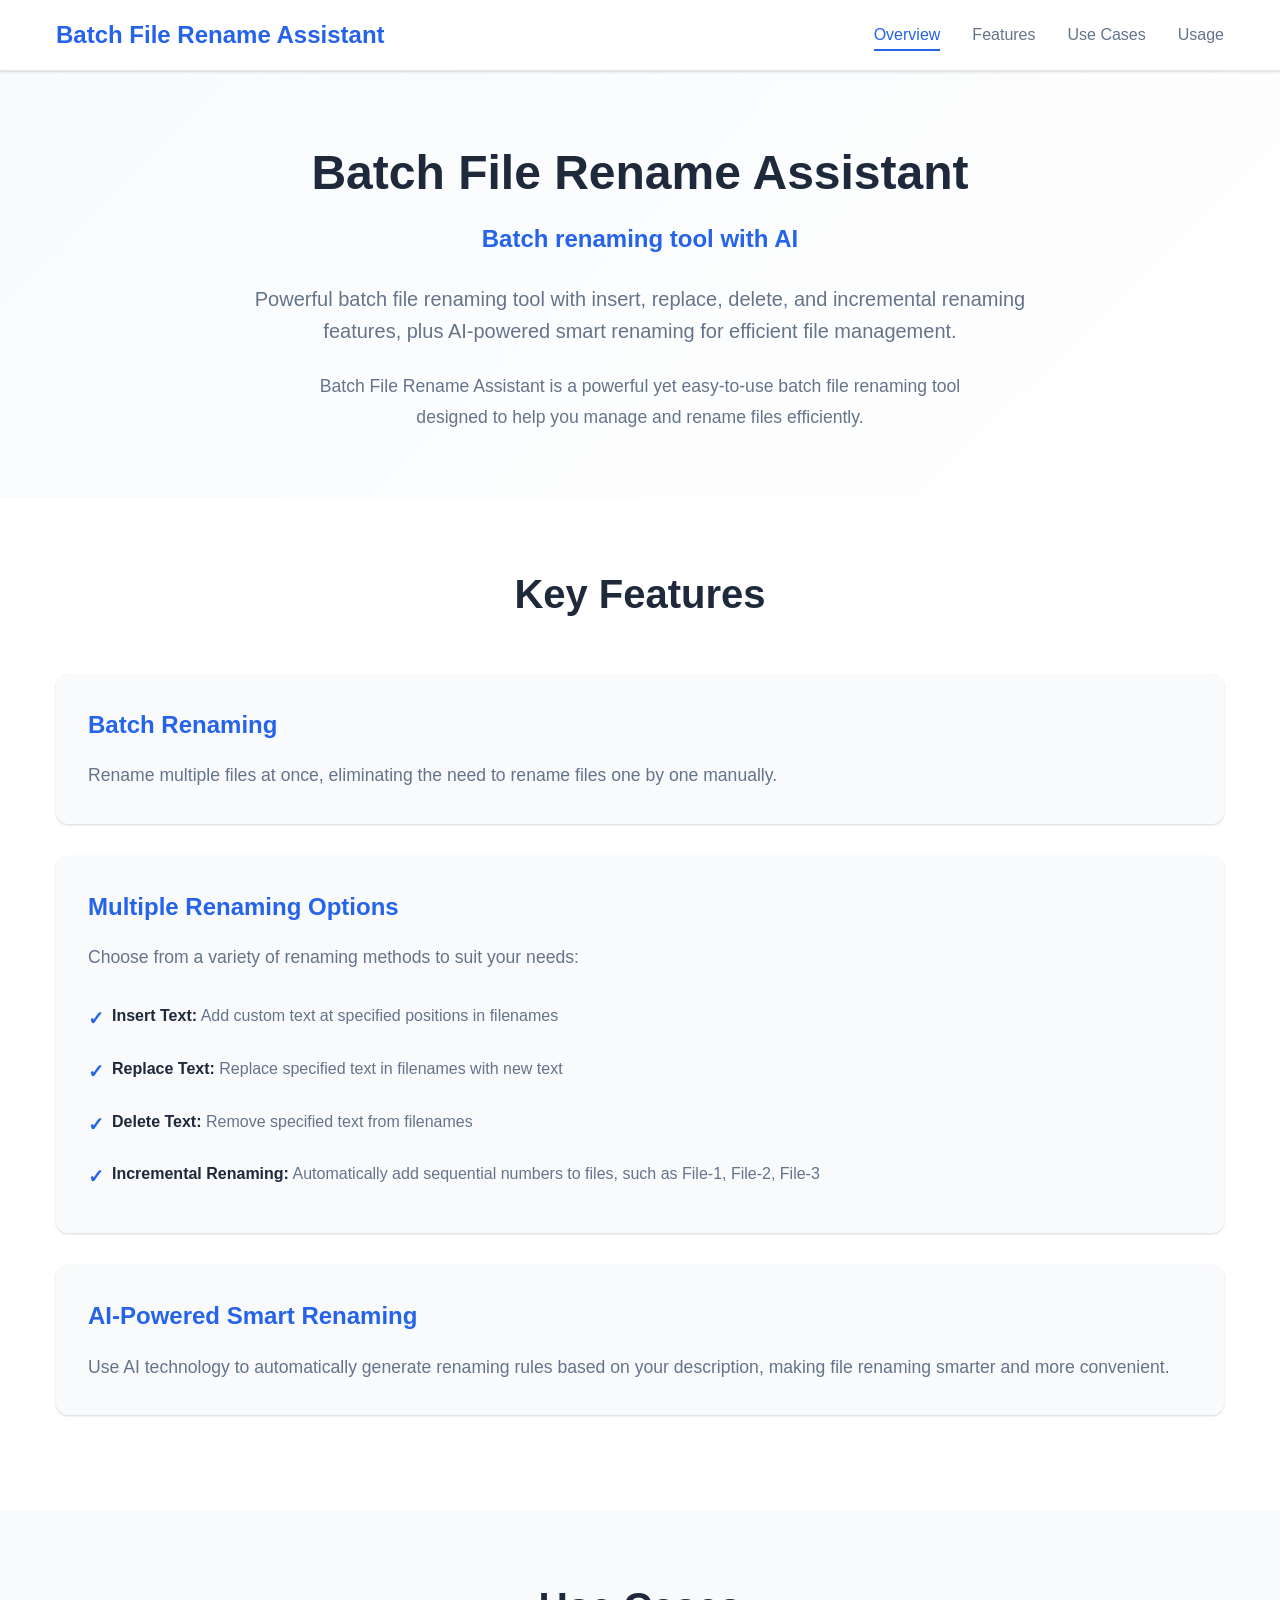
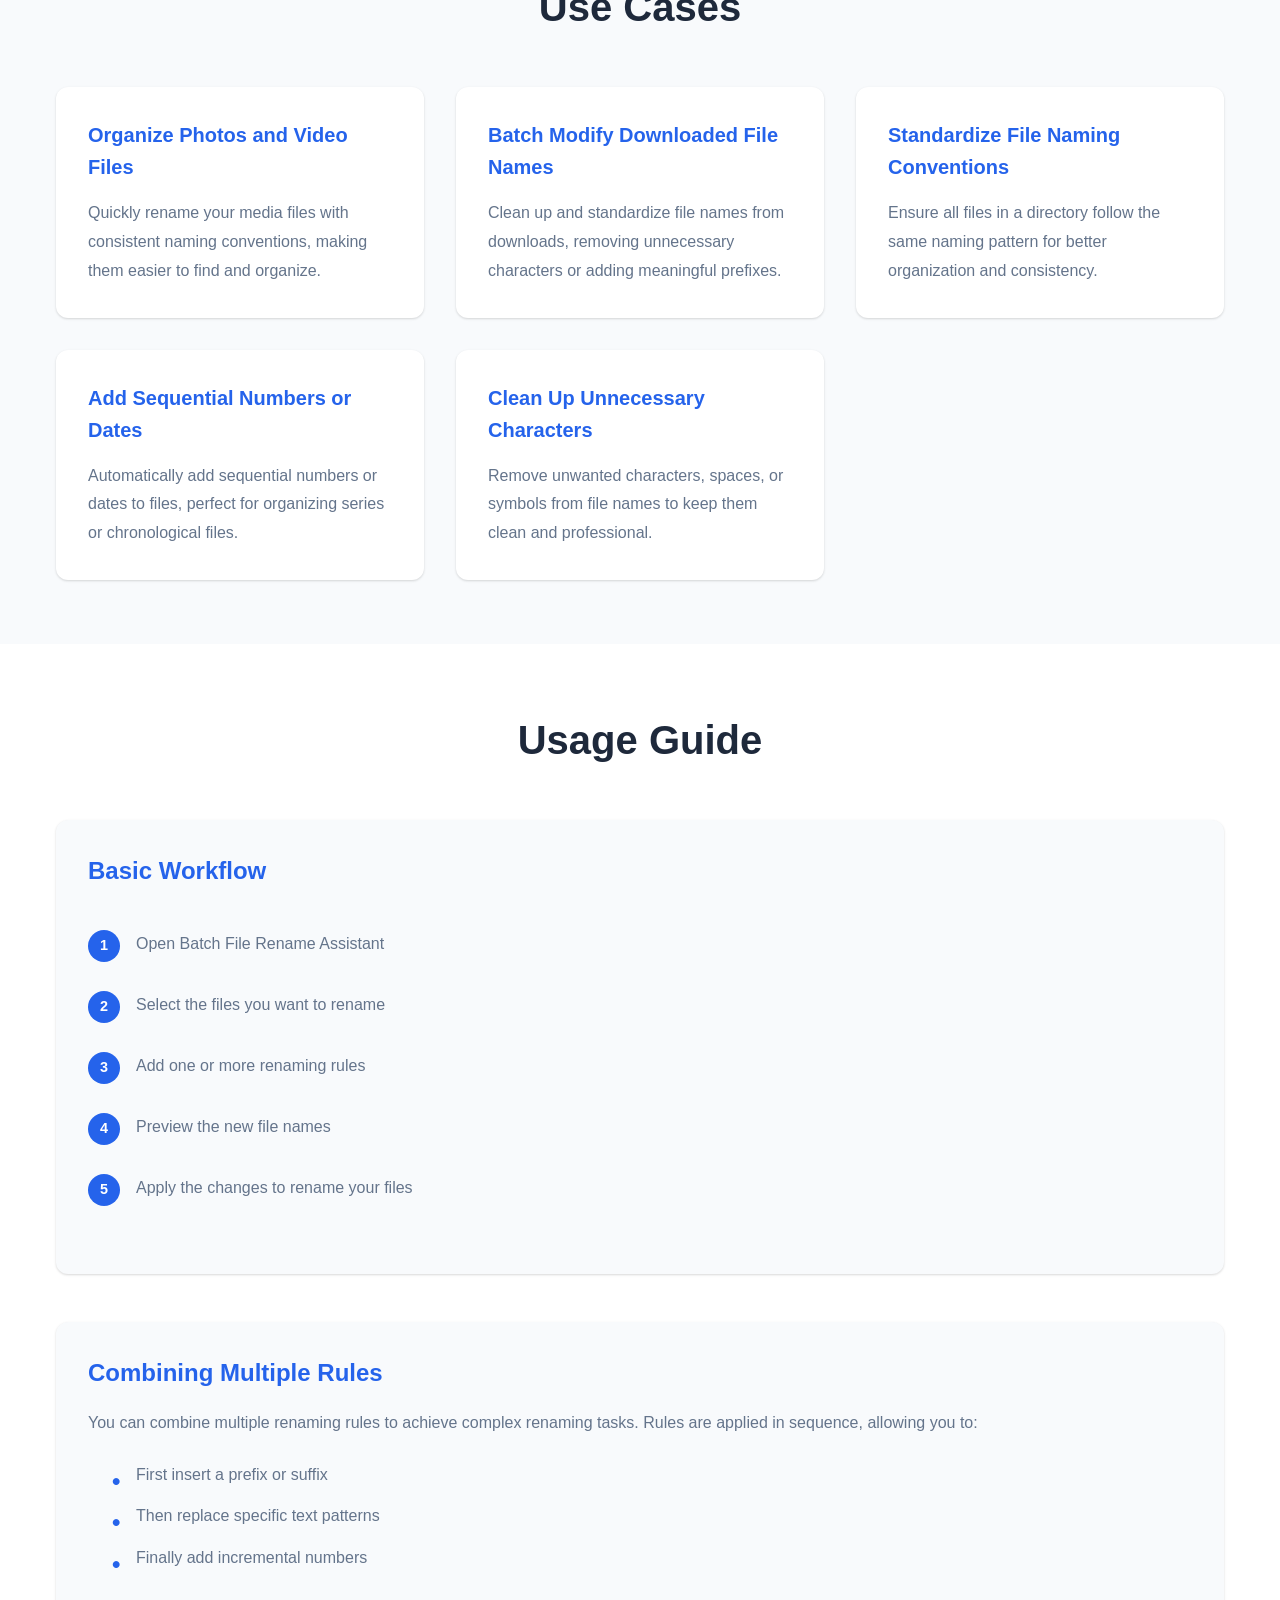
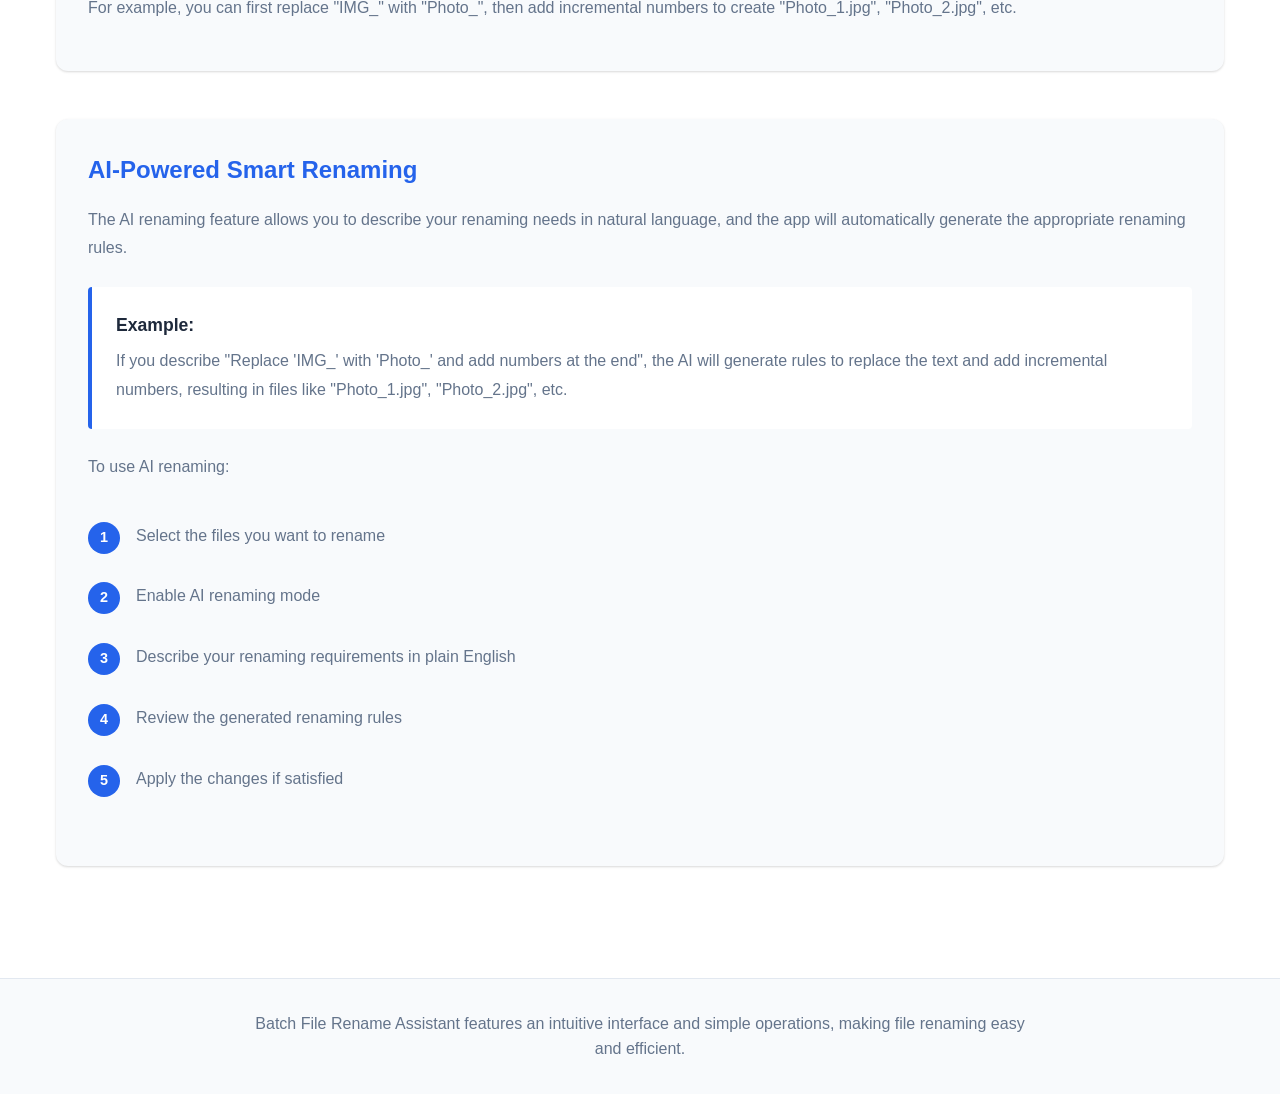
==== docs/web/index.html @ 0a0cedf6 "Add HTML documentation and CSS styles for Batch File Rename Assistant, including sections for overvi" ====
<!DOCTYPE html>
<html lang="en">

<head>
    <meta charset="UTF-8">
    <meta name="viewport" content="width=device-width, initial-scale=1.0">
    <meta name="description"
        content="Batch File Rename Assistant - Powerful batch file renaming tool with AI-powered smart renaming features">
    <title>Batch File Rename Assistant - Support & Documentation</title>
    <link rel="stylesheet" href="styles.css">
</head>

<body>
    <header>
        <nav class="navbar">
            <div class="container">
                <h1 class="logo">Batch File Rename Assistant</h1>
                <ul class="nav-links">
                    <li><a href="#overview">Overview</a></li>
                    <li><a href="#features">Features</a></li>
                    <li><a href="#use-cases">Use Cases</a></li>
                    <li><a href="#usage">Usage</a></li>
                </ul>
            </div>
        </nav>
    </header>

    <main>
        <section id="overview" class="hero">
            <div class="container">
                <h1 class="hero-title">Batch File Rename Assistant</h1>
                <p class="hero-subtitle">Batch renaming tool with AI</p>
                <p class="hero-description">
                    Powerful batch file renaming tool with insert, replace, delete, and incremental renaming features,
                    plus AI-powered smart renaming for efficient file management.
                </p>
                <p class="hero-intro">
                    Batch File Rename Assistant is a powerful yet easy-to-use batch file renaming tool designed to help
                    you manage and rename files efficiently.
                </p>
            </div>
        </section>

        <section id="features" class="features">
            <div class="container">
                <h2>Key Features</h2>

                <div class="feature-card">
                    <h3>Batch Renaming</h3>
                    <p>Rename multiple files at once, eliminating the need to rename files one by one manually.</p>
                </div>

                <div class="feature-card">
                    <h3>Multiple Renaming Options</h3>
                    <p>Choose from a variety of renaming methods to suit your needs:</p>
                    <ul class="feature-list">
                        <li><strong>Insert Text:</strong> Add custom text at specified positions in filenames</li>
                        <li><strong>Replace Text:</strong> Replace specified text in filenames with new text</li>
                        <li><strong>Delete Text:</strong> Remove specified text from filenames</li>
                        <li><strong>Incremental Renaming:</strong> Automatically add sequential numbers to files, such
                            as File-1, File-2, File-3</li>
                    </ul>
                </div>

                <div class="feature-card">
                    <h3>AI-Powered Smart Renaming</h3>
                    <p>Use AI technology to automatically generate renaming rules based on your description, making file
                        renaming smarter and more convenient.</p>
                </div>
            </div>
        </section>

        <section id="use-cases" class="use-cases">
            <div class="container">
                <h2>Use Cases</h2>
                <div class="use-cases-grid">
                    <div class="use-case-card">
                        <h3>Organize Photos and Video Files</h3>
                        <p>Quickly rename your media files with consistent naming conventions, making them easier to
                            find and organize.</p>
                    </div>
                    <div class="use-case-card">
                        <h3>Batch Modify Downloaded File Names</h3>
                        <p>Clean up and standardize file names from downloads, removing unnecessary characters or adding
                            meaningful prefixes.</p>
                    </div>
                    <div class="use-case-card">
                        <h3>Standardize File Naming Conventions</h3>
                        <p>Ensure all files in a directory follow the same naming pattern for better organization and
                            consistency.</p>
                    </div>
                    <div class="use-case-card">
                        <h3>Add Sequential Numbers or Dates</h3>
                        <p>Automatically add sequential numbers or dates to files, perfect for organizing series or
                            chronological files.</p>
                    </div>
                    <div class="use-case-card">
                        <h3>Clean Up Unnecessary Characters</h3>
                        <p>Remove unwanted characters, spaces, or symbols from file names to keep them clean and
                            professional.</p>
                    </div>
                </div>
            </div>
        </section>

        <section id="usage" class="usage">
            <div class="container">
                <h2>Usage Guide</h2>

                <div class="usage-section">
                    <h3>Basic Workflow</h3>
                    <ol class="usage-steps">
                        <li>Open Batch File Rename Assistant</li>
                        <li>Select the files you want to rename</li>
                        <li>Add one or more renaming rules</li>
                        <li>Preview the new file names</li>
                        <li>Apply the changes to rename your files</li>
                    </ol>
                </div>

                <div class="usage-section">
                    <h3>Combining Multiple Rules</h3>
                    <p>You can combine multiple renaming rules to achieve complex renaming tasks. Rules are applied in
                        sequence, allowing you to:</p>
                    <ul class="usage-list">
                        <li>First insert a prefix or suffix</li>
                        <li>Then replace specific text patterns</li>
                        <li>Finally add incremental numbers</li>
                    </ul>
                    <p>For example, you can first replace "IMG_" with "Photo_", then add incremental numbers to create
                        "Photo_1.jpg", "Photo_2.jpg", etc.</p>
                </div>

                <div class="usage-section">
                    <h3>AI-Powered Smart Renaming</h3>
                    <p>The AI renaming feature allows you to describe your renaming needs in natural language, and the
                        app will automatically generate the appropriate renaming rules.</p>
                    <div class="usage-example">
                        <h4>Example:</h4>
                        <p>If you describe "Replace 'IMG_' with 'Photo_' and add numbers at the end", the AI will
                            generate rules to replace the text and add incremental numbers, resulting in files like
                            "Photo_1.jpg", "Photo_2.jpg", etc.</p>
                    </div>
                    <p>To use AI renaming:</p>
                    <ol class="usage-steps">
                        <li>Select the files you want to rename</li>
                        <li>Enable AI renaming mode</li>
                        <li>Describe your renaming requirements in plain English</li>
                        <li>Review the generated renaming rules</li>
                        <li>Apply the changes if satisfied</li>
                    </ol>
                </div>
            </div>
        </section>
    </main>

    <footer>
        <div class="container">
            <p>Batch File Rename Assistant features an intuitive interface and simple operations, making file renaming
                easy and efficient.</p>
        </div>
    </footer>

    <script>
        // Smooth scrolling for anchor links
        document.querySelectorAll('a[href^="#"]').forEach(anchor => {
            anchor.addEventListener('click', function (e) {
                e.preventDefault();
                const target = document.querySelector(this.getAttribute('href'));
                if (target) {
                    target.scrollIntoView({
                        behavior: 'smooth',
                        block: 'start'
                    });
                }
            });
        });

        // Highlight active navigation item on scroll
        const sections = document.querySelectorAll('section[id]');
        const navLinks = document.querySelectorAll('.nav-links a');

        window.addEventListener('scroll', () => {
            let current = '';
            sections.forEach(section => {
                const sectionTop = section.offsetTop;
                const sectionHeight = section.clientHeight;
                if (window.pageYOffset >= sectionTop - 200) {
                    current = section.getAttribute('id');
                }
            });

            navLinks.forEach(link => {
                link.classList.remove('active');
                if (link.getAttribute('href') === `#${current}`) {
                    link.classList.add('active');
                }
            });
        });
    </script>
</body>

</html>
---- docs/web/styles.css ----
:root {
    --primary-color: #2563eb;
    --primary-hover: #1d4ed8;
    --secondary-color: #64748b;
    --background: #ffffff;
    --surface: #f8fafc;
    --text-primary: #1e293b;
    --text-secondary: #64748b;
    --border-color: #e2e8f0;
    --shadow: 0 1px 3px 0 rgba(0, 0, 0, 0.1), 0 1px 2px 0 rgba(0, 0, 0, 0.06);
    --shadow-lg: 0 10px 15px -3px rgba(0, 0, 0, 0.1), 0 4px 6px -2px rgba(0, 0, 0, 0.05);
    --spacing-unit: 1rem;
}

* {
    margin: 0;
    padding: 0;
    box-sizing: border-box;
}

body {
    font-family: -apple-system, BlinkMacSystemFont, 'Segoe UI', Roboto, 'Helvetica Neue', Arial, sans-serif;
    line-height: 1.6;
    color: var(--text-primary);
    background-color: var(--background);
}

.container {
    max-width: 1200px;
    margin: 0 auto;
    padding: 0 var(--spacing-unit);
}

/* Header and Navigation */
header {
    background-color: var(--background);
    border-bottom: 1px solid var(--border-color);
    position: sticky;
    top: 0;
    z-index: 100;
    box-shadow: var(--shadow);
}

.navbar {
    padding: 1rem 0;
}

.navbar .container {
    display: flex;
    justify-content: space-between;
    align-items: center;
}

.logo {
    font-size: 1.5rem;
    font-weight: 700;
    color: var(--primary-color);
}

.nav-links {
    display: flex;
    list-style: none;
    gap: 2rem;
}

.nav-links a {
    text-decoration: none;
    color: var(--text-secondary);
    font-weight: 500;
    transition: color 0.3s ease;
    position: relative;
}

.nav-links a:hover,
.nav-links a.active {
    color: var(--primary-color);
}

.nav-links a.active::after {
    content: '';
    position: absolute;
    bottom: -0.5rem;
    left: 0;
    right: 0;
    height: 2px;
    background-color: var(--primary-color);
}

/* Hero Section */
.hero {
    padding: 4rem 0;
    background: linear-gradient(135deg, var(--surface) 0%, var(--background) 100%);
    text-align: center;
}

.hero-title {
    font-size: 3rem;
    font-weight: 800;
    color: var(--text-primary);
    margin-bottom: 0.5rem;
}

.hero-subtitle {
    font-size: 1.5rem;
    color: var(--primary-color);
    font-weight: 600;
    margin-bottom: 1.5rem;
}

.hero-description {
    font-size: 1.25rem;
    color: var(--text-secondary);
    max-width: 800px;
    margin: 0 auto 1.5rem;
    font-weight: 500;
}

.hero-intro {
    font-size: 1.1rem;
    color: var(--text-secondary);
    max-width: 700px;
    margin: 0 auto;
    line-height: 1.8;
}

/* Features Section */
.features {
    padding: 4rem 0;
    background-color: var(--background);
}

.features h2 {
    font-size: 2.5rem;
    font-weight: 700;
    text-align: center;
    margin-bottom: 3rem;
    color: var(--text-primary);
}

.feature-card {
    background-color: var(--surface);
    border-radius: 12px;
    padding: 2rem;
    margin-bottom: 2rem;
    box-shadow: var(--shadow);
    transition: transform 0.3s ease, box-shadow 0.3s ease;
}

.feature-card:hover {
    transform: translateY(-4px);
    box-shadow: var(--shadow-lg);
}

.feature-card h3 {
    font-size: 1.5rem;
    font-weight: 700;
    color: var(--primary-color);
    margin-bottom: 1rem;
}

.feature-card p {
    color: var(--text-secondary);
    font-size: 1.1rem;
    line-height: 1.8;
}

.feature-list {
    list-style: none;
    margin-top: 1rem;
    padding-left: 0;
}

.feature-list li {
    padding: 0.75rem 0;
    padding-left: 1.5rem;
    position: relative;
    color: var(--text-secondary);
    line-height: 1.8;
}

.feature-list li::before {
    content: '✓';
    position: absolute;
    left: 0;
    color: var(--primary-color);
    font-weight: bold;
    font-size: 1.2rem;
}

.feature-list li strong {
    color: var(--text-primary);
}

/* Use Cases Section */
.use-cases {
    padding: 4rem 0;
    background-color: var(--surface);
}

.use-cases h2 {
    font-size: 2.5rem;
    font-weight: 700;
    text-align: center;
    margin-bottom: 3rem;
    color: var(--text-primary);
}

.use-cases-grid {
    display: grid;
    grid-template-columns: repeat(auto-fit, minmax(280px, 1fr));
    gap: 2rem;
}

.use-case-card {
    background-color: var(--background);
    border-radius: 12px;
    padding: 2rem;
    box-shadow: var(--shadow);
    transition: transform 0.3s ease, box-shadow 0.3s ease;
}

.use-case-card:hover {
    transform: translateY(-4px);
    box-shadow: var(--shadow-lg);
}

.use-case-card h3 {
    font-size: 1.25rem;
    font-weight: 700;
    color: var(--primary-color);
    margin-bottom: 1rem;
}

.use-case-card p {
    color: var(--text-secondary);
    line-height: 1.8;
}

/* Usage Section */
.usage {
    padding: 4rem 0;
    background-color: var(--background);
}

.usage h2 {
    font-size: 2.5rem;
    font-weight: 700;
    text-align: center;
    margin-bottom: 3rem;
    color: var(--text-primary);
}

.usage-section {
    margin-bottom: 3rem;
    background-color: var(--surface);
    border-radius: 12px;
    padding: 2rem;
    box-shadow: var(--shadow);
}

.usage-section h3 {
    font-size: 1.5rem;
    font-weight: 700;
    color: var(--primary-color);
    margin-bottom: 1rem;
}

.usage-section p {
    color: var(--text-secondary);
    line-height: 1.8;
    margin-bottom: 1rem;
}

.usage-steps {
    list-style: none;
    counter-reset: step-counter;
    padding-left: 0;
    margin: 1.5rem 0;
}

.usage-steps li {
    counter-increment: step-counter;
    padding: 1rem 0 1rem 3rem;
    position: relative;
    color: var(--text-secondary);
    line-height: 1.8;
}

.usage-steps li::before {
    content: counter(step-counter);
    position: absolute;
    left: 0;
    top: 1rem;
    width: 2rem;
    height: 2rem;
    background-color: var(--primary-color);
    color: white;
    border-radius: 50%;
    display: flex;
    align-items: center;
    justify-content: center;
    font-weight: 700;
    font-size: 0.9rem;
}

.usage-list {
    list-style: none;
    padding-left: 1.5rem;
    margin: 1rem 0;
}

.usage-list li {
    padding: 0.5rem 0;
    color: var(--text-secondary);
    position: relative;
    padding-left: 1.5rem;
}

.usage-list li::before {
    content: '•';
    position: absolute;
    left: 0;
    color: var(--primary-color);
    font-weight: bold;
    font-size: 1.5rem;
}

.usage-example {
    background-color: var(--background);
    border-left: 4px solid var(--primary-color);
    padding: 1.5rem;
    margin: 1.5rem 0;
    border-radius: 4px;
}

.usage-example h4 {
    font-size: 1.1rem;
    font-weight: 700;
    color: var(--text-primary);
    margin-bottom: 0.5rem;
}

.usage-example p {
    color: var(--text-secondary);
    margin-bottom: 0;
}

/* Footer */
footer {
    background-color: var(--surface);
    border-top: 1px solid var(--border-color);
    padding: 2rem 0;
    text-align: center;
}

footer p {
    color: var(--text-secondary);
    max-width: 800px;
    margin: 0 auto;
}

/* Responsive Design */
@media (max-width: 768px) {
    .navbar .container {
        flex-direction: column;
        gap: 1rem;
    }

    .nav-links {
        flex-direction: column;
        gap: 1rem;
        text-align: center;
        width: 100%;
    }

    .hero-title {
        font-size: 2rem;
    }

    .hero-subtitle {
        font-size: 1.25rem;
    }

    .hero-description {
        font-size: 1.1rem;
    }

    .features h2,
    .use-cases h2,
    .usage h2 {
        font-size: 2rem;
    }

    .use-cases-grid {
        grid-template-columns: 1fr;
    }

    .usage-steps li {
        padding-left: 2.5rem;
    }

    .usage-steps li::before {
        width: 1.5rem;
        height: 1.5rem;
        font-size: 0.8rem;
    }
}

@media (max-width: 480px) {
    .container {
        padding: 0 1rem;
    }

    .hero {
        padding: 2rem 0;
    }

    .hero-title {
        font-size: 1.75rem;
    }

    .features,
    .use-cases,
    .usage {
        padding: 2rem 0;
    }

    .feature-card,
    .usage-section {
        padding: 1.5rem;
    }
}
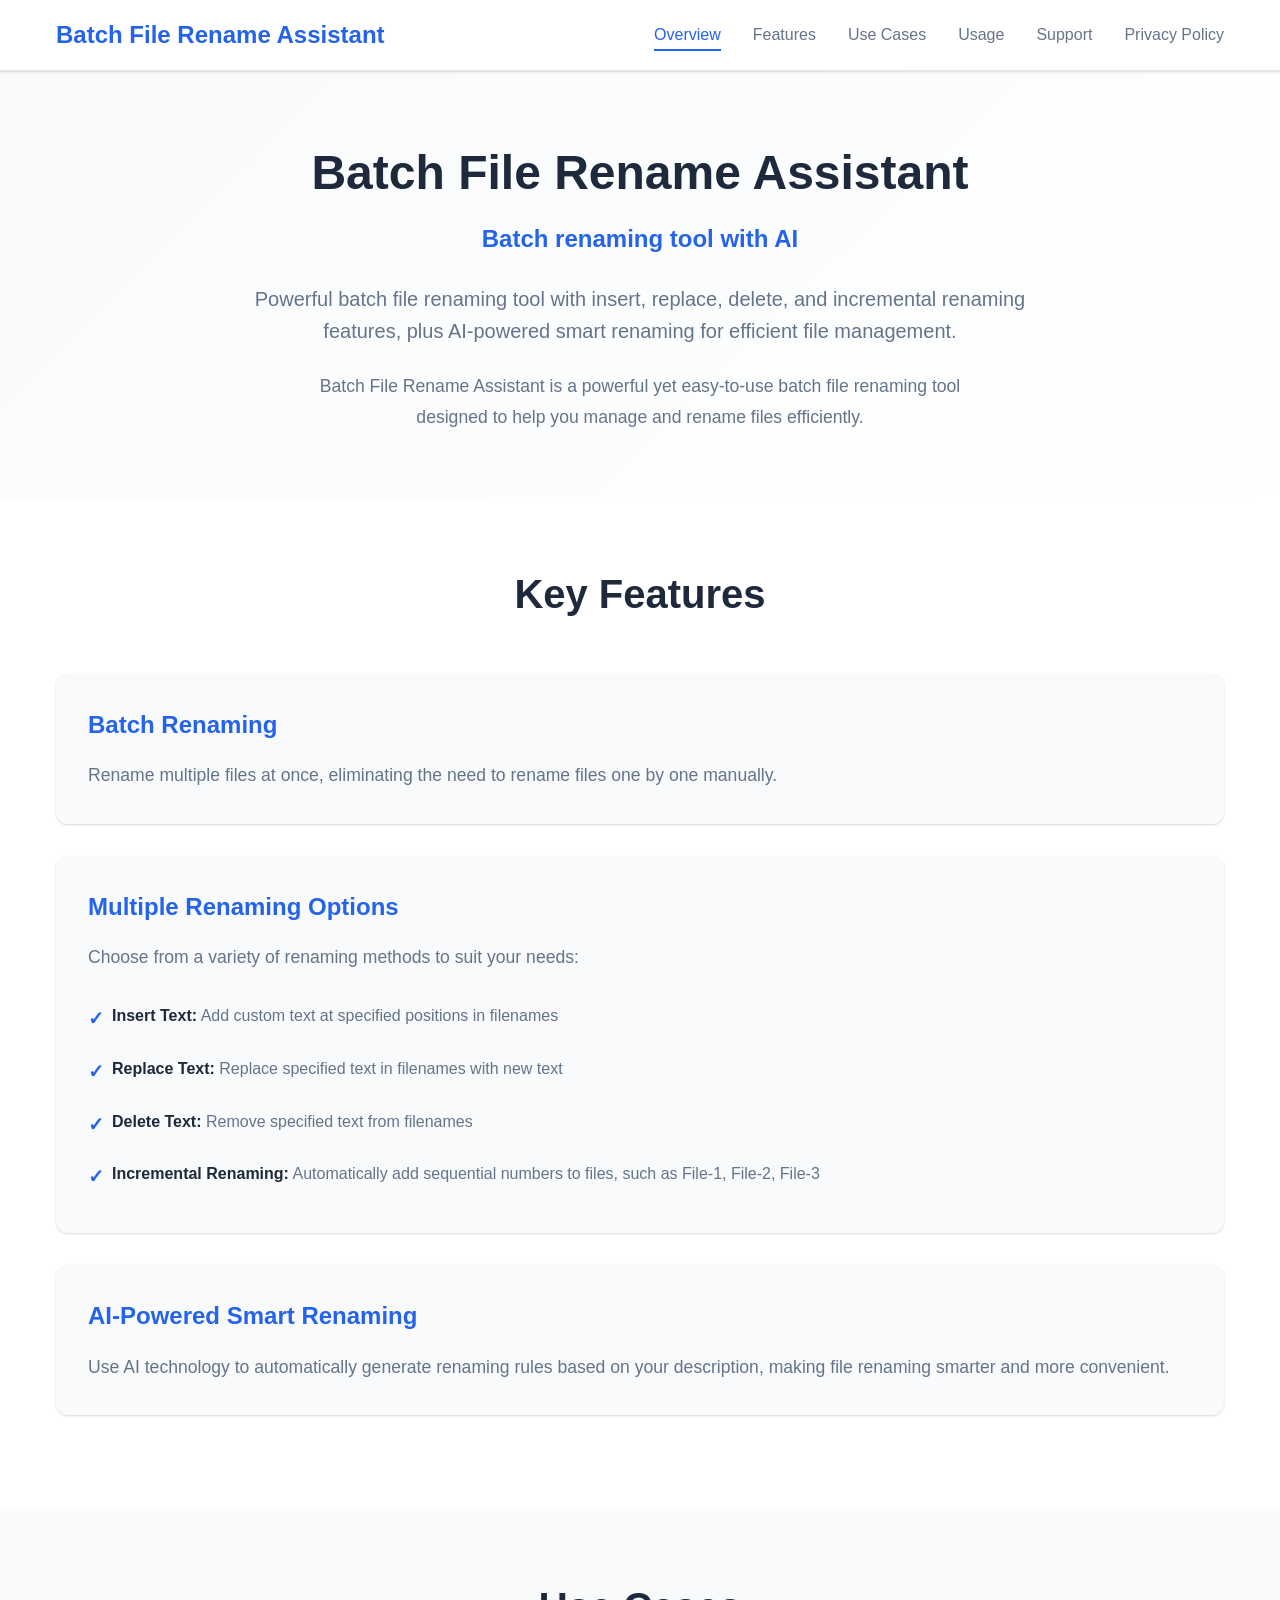
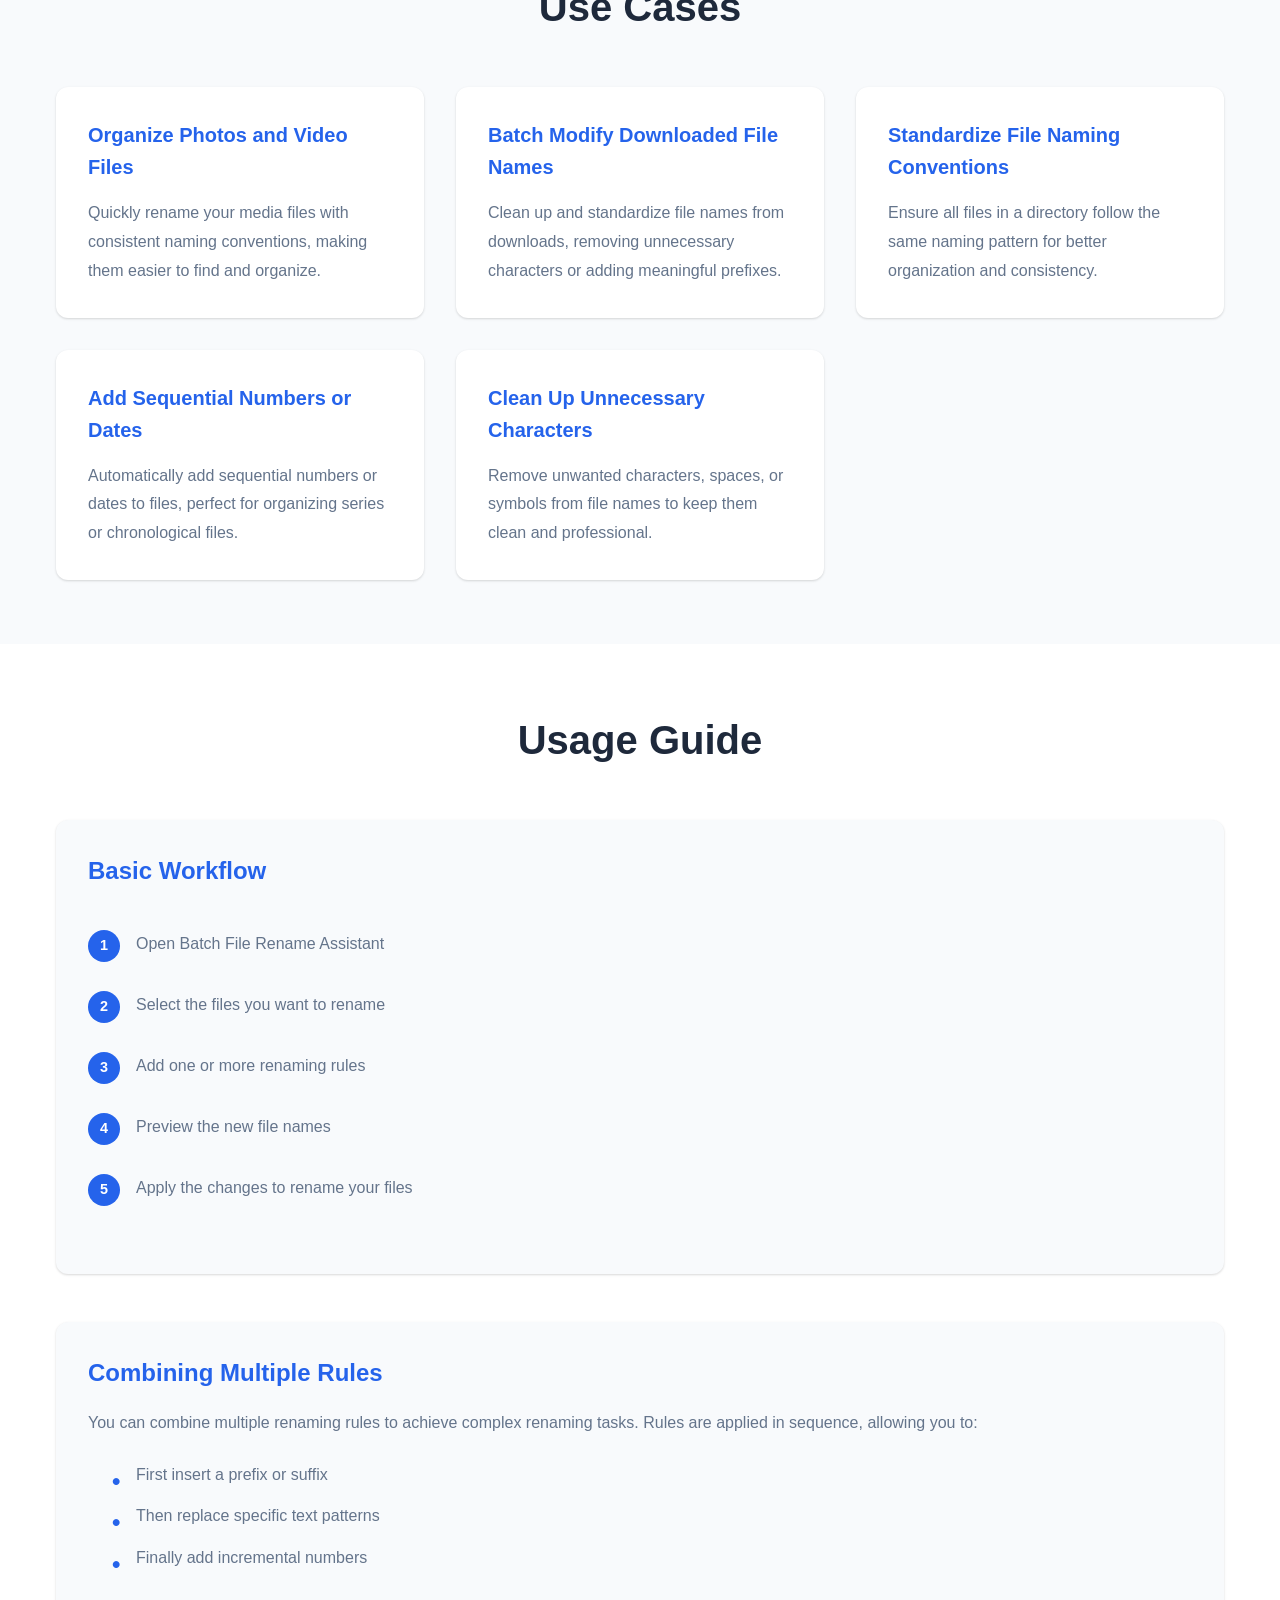
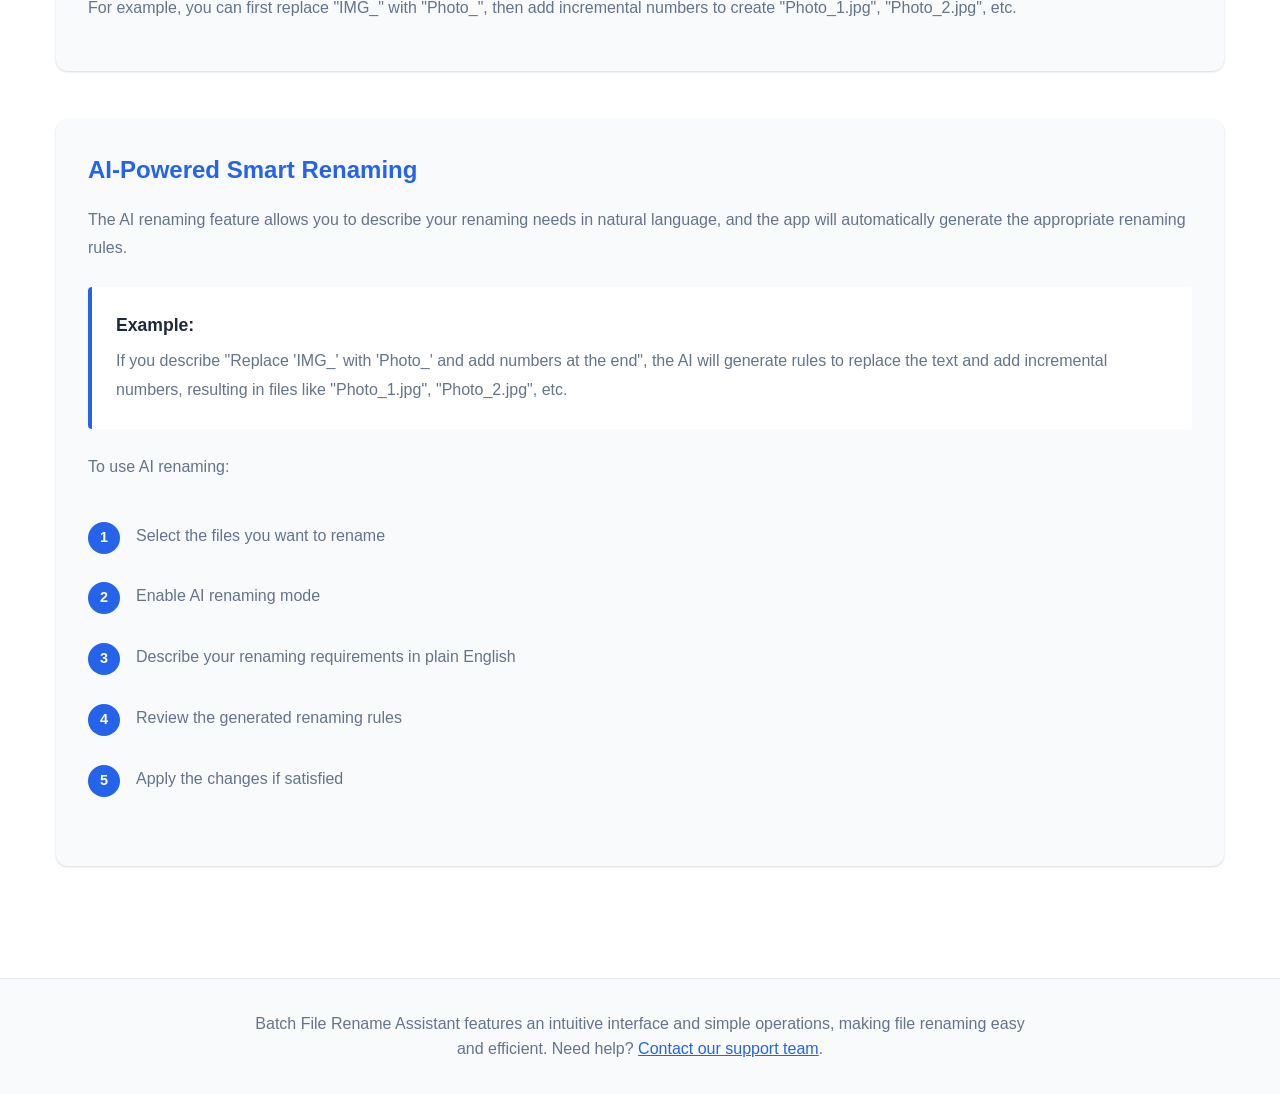
==== commit 1b009955: "Add support and privacy policy pages; update footer links and content" ====
--- a/docs/web/index.html
+++ b/docs/web/index.html
@@ -20,6 +20,8 @@
                     <li><a href="#features">Features</a></li>
                     <li><a href="#use-cases">Use Cases</a></li>
                     <li><a href="#usage">Usage</a></li>
+                    <li><a href="support.html">Support</a></li>
+                    <li><a href="privacy-policy.html">Privacy Policy</a></li>
                 </ul>
             </div>
         </nav>
@@ -157,7 +159,7 @@
     <footer>
         <div class="container">
             <p>Batch File Rename Assistant features an intuitive interface and simple operations, making file renaming
-                easy and efficient.</p>
+                easy and efficient. Need help? <a href="support.html" style="color: var(--primary-color);">Contact our support team</a>.</p>
         </div>
     </footer>
 
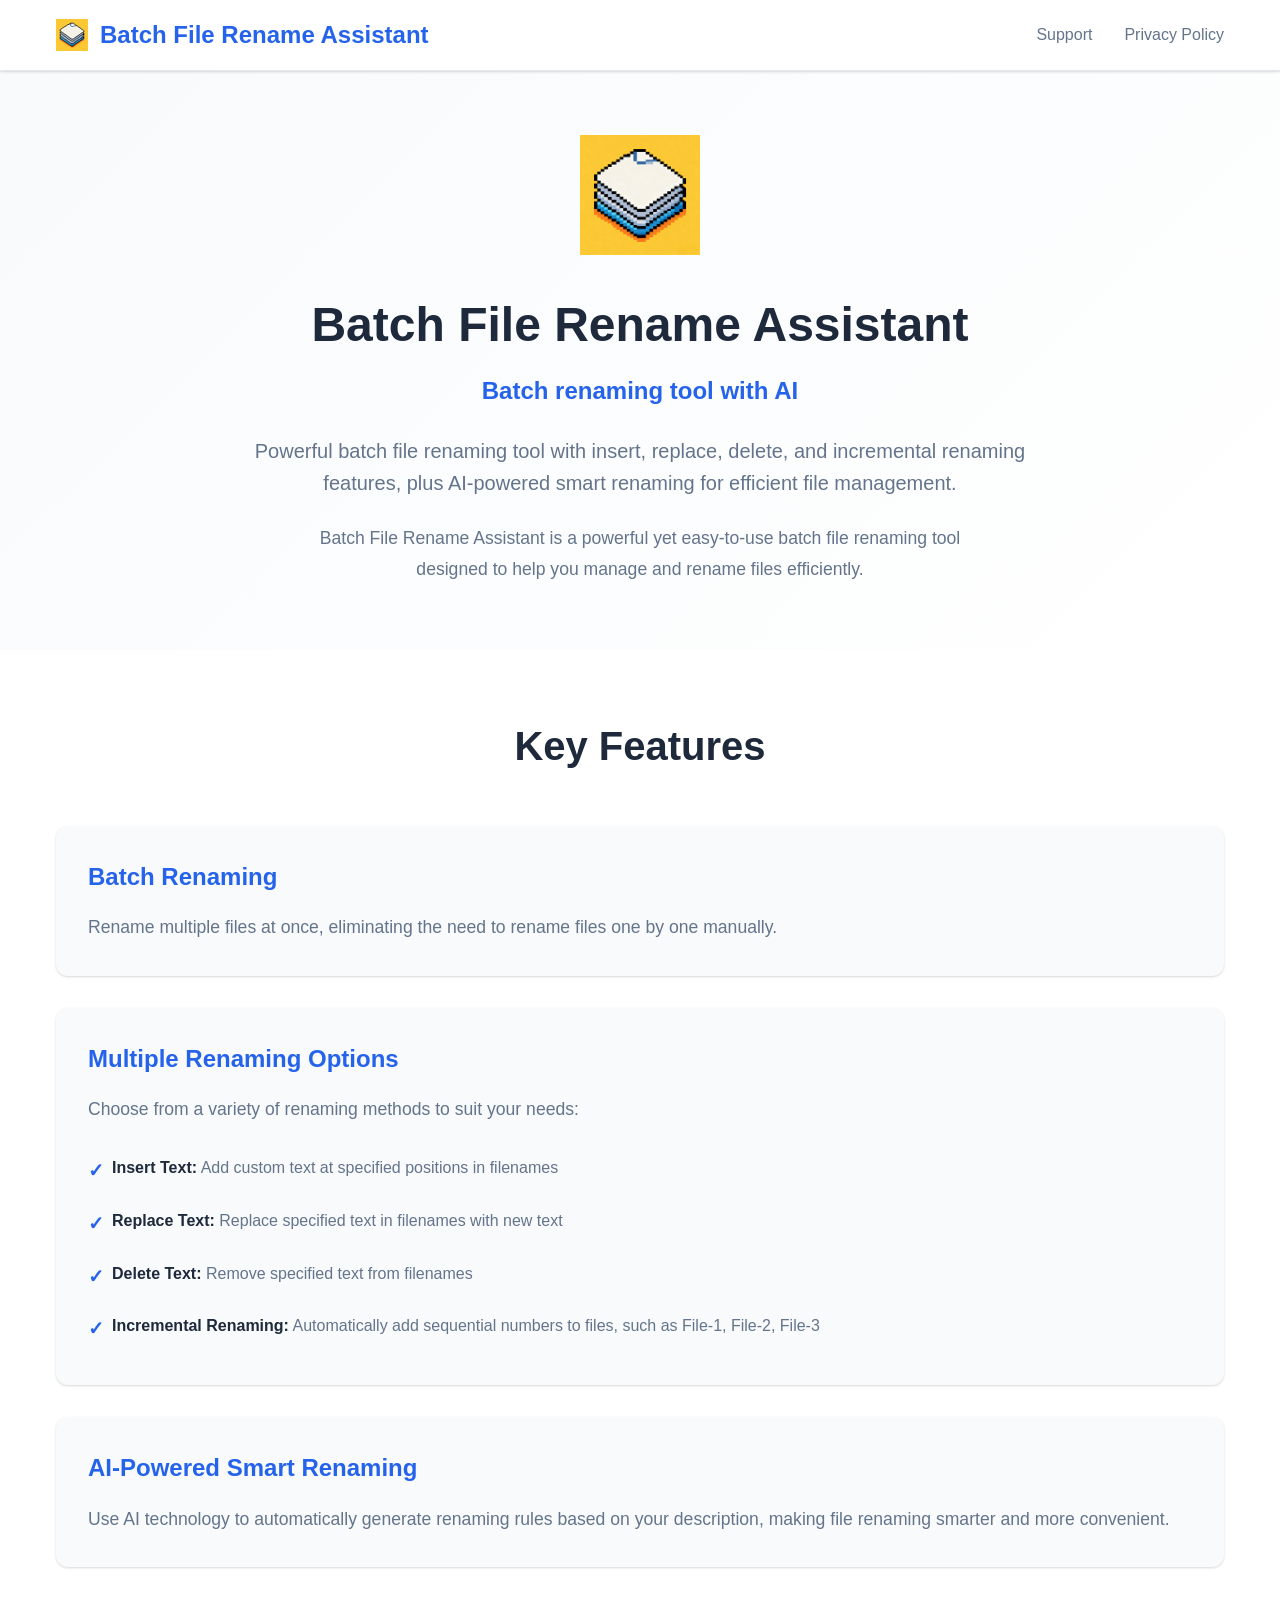
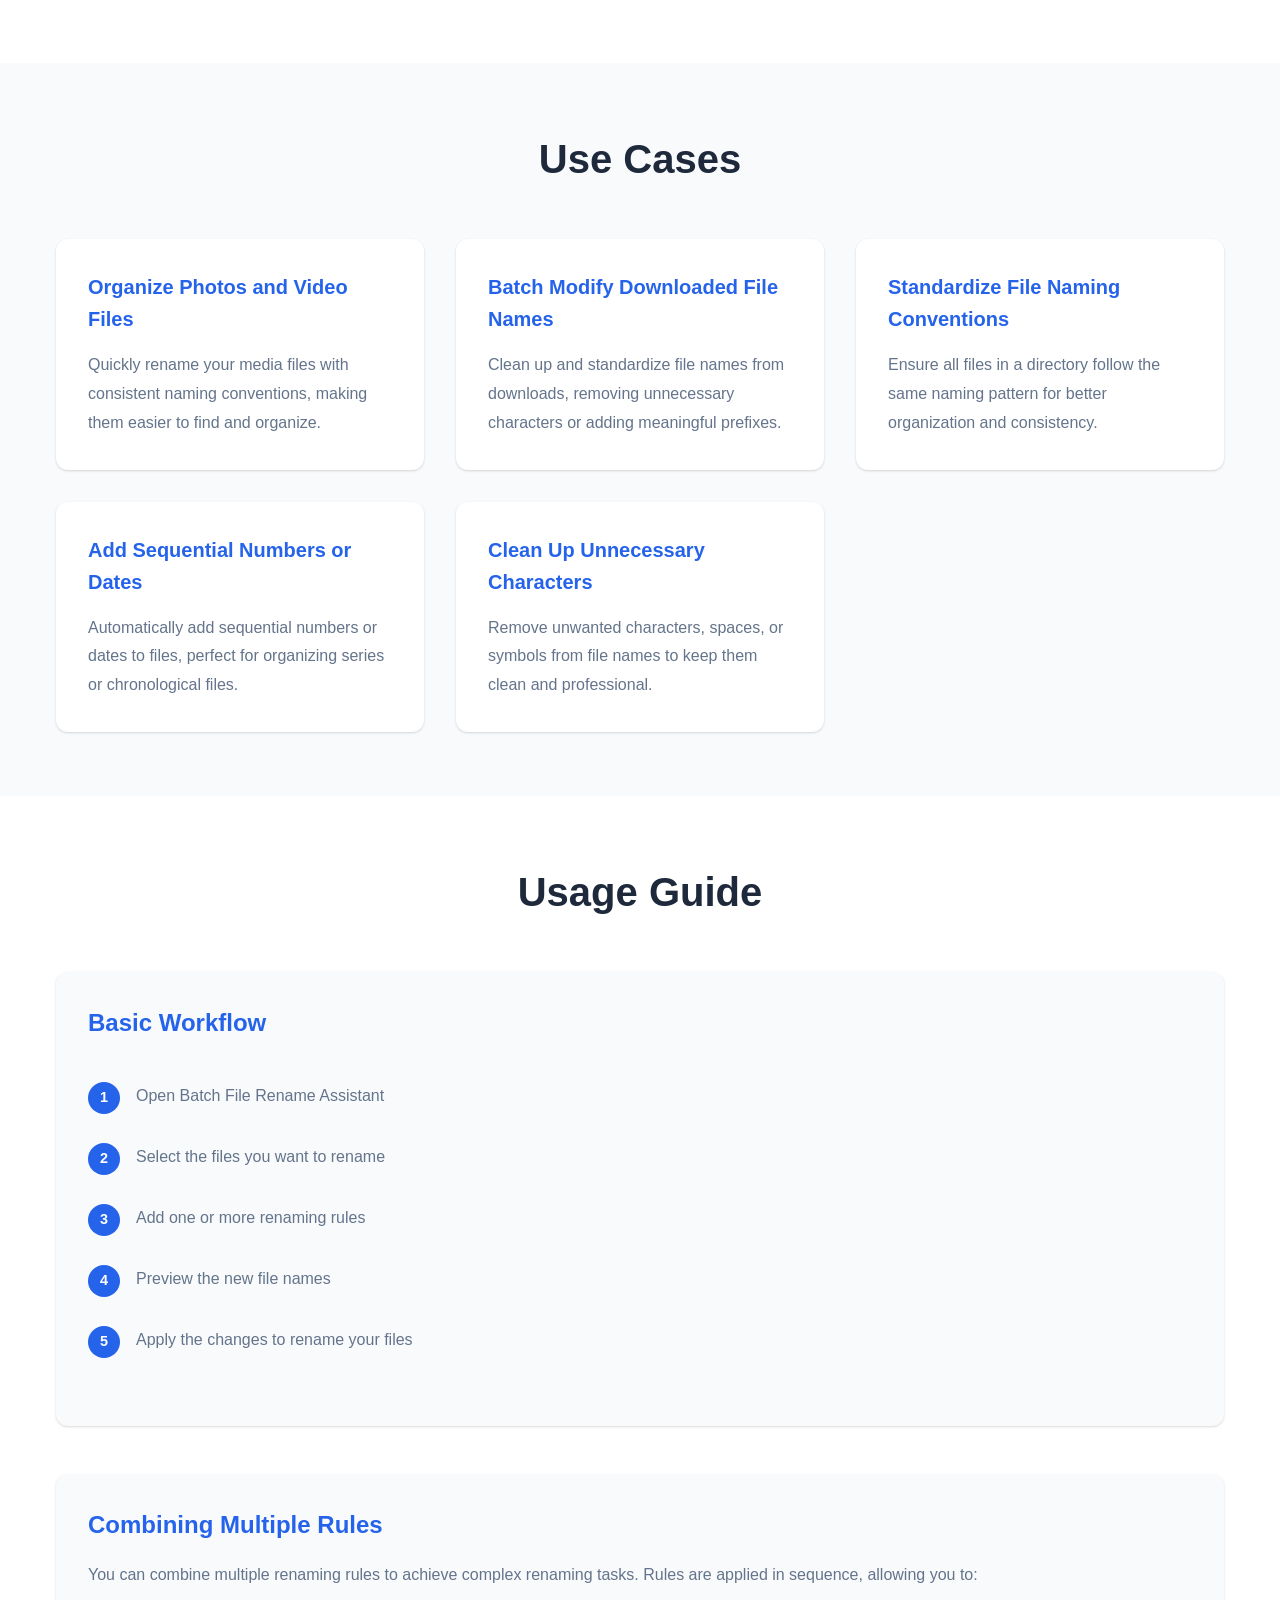
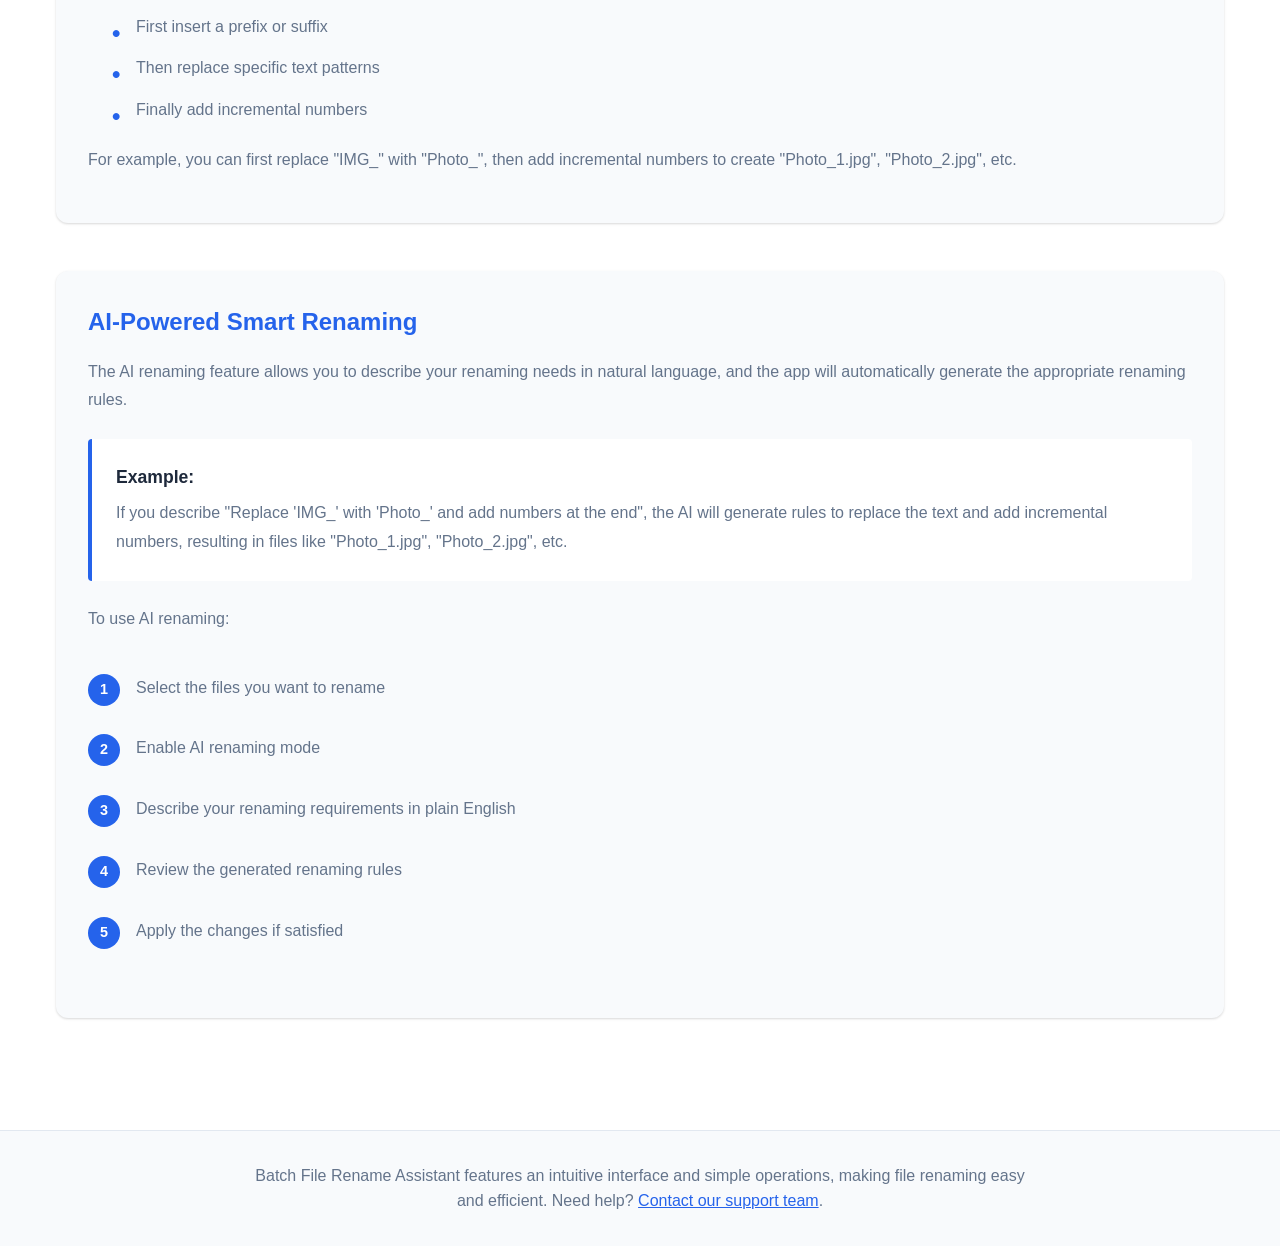
==== commit a787edb8: "Add app icon and update HTML files to include it in the header and main sections; enhance CSS for lo" ====
--- a/docs/web/index.html
+++ b/docs/web/index.html
@@ -7,6 +7,7 @@
     <meta name="description"
         content="Batch File Rename Assistant - Powerful batch file renaming tool with AI-powered smart renaming features">
     <title>Batch File Rename Assistant - Support & Documentation</title>
+    <link rel="icon" type="image/png" href="app-icon.png">
     <link rel="stylesheet" href="styles.css">
 </head>
 
@@ -14,12 +15,11 @@
     <header>
         <nav class="navbar">
             <div class="container">
-                <h1 class="logo">Batch File Rename Assistant</h1>
+                <h1 class="logo">
+                    <img src="app-icon.png" alt="Batch File Rename Assistant" class="logo-icon">
+                    Batch File Rename Assistant
+                </h1>
                 <ul class="nav-links">
-                    <li><a href="#overview">Overview</a></li>
-                    <li><a href="#features">Features</a></li>
-                    <li><a href="#use-cases">Use Cases</a></li>
-                    <li><a href="#usage">Usage</a></li>
                     <li><a href="support.html">Support</a></li>
                     <li><a href="privacy-policy.html">Privacy Policy</a></li>
                 </ul>
@@ -30,6 +30,7 @@
     <main>
         <section id="overview" class="hero">
             <div class="container">
+                <img src="app-icon.png" alt="Batch File Rename Assistant" class="hero-icon">
                 <h1 class="hero-title">Batch File Rename Assistant</h1>
                 <p class="hero-subtitle">Batch renaming tool with AI</p>
                 <p class="hero-description">
@@ -159,7 +160,8 @@
     <footer>
         <div class="container">
             <p>Batch File Rename Assistant features an intuitive interface and simple operations, making file renaming
-                easy and efficient. Need help? <a href="support.html" style="color: var(--primary-color);">Contact our support team</a>.</p>
+                easy and efficient. Need help? <a href="support.html" style="color: var(--primary-color);">Contact our
+                    support team</a>.</p>
         </div>
     </footer>
 
--- a/docs/web/styles.css
+++ b/docs/web/styles.css
@@ -55,6 +55,15 @@
     font-size: 1.5rem;
     font-weight: 700;
     color: var(--primary-color);
+    display: flex;
+    align-items: center;
+    gap: 0.75rem;
+}
+
+.logo-icon {
+    width: 2rem;
+    height: 2rem;
+    object-fit: contain;
 }
 
 .nav-links {
@@ -121,6 +130,14 @@
     max-width: 700px;
     margin: 0 auto;
     line-height: 1.8;
+}
+
+.hero-icon {
+    width: 120px;
+    height: 120px;
+    object-fit: contain;
+    margin: 0 auto 2rem;
+    display: block;
 }
 
 /* Features Section */
@@ -373,6 +390,22 @@
         width: 100%;
     }
 
+    .logo {
+        font-size: 1.25rem;
+        justify-content: center;
+    }
+
+    .logo-icon {
+        width: 1.5rem;
+        height: 1.5rem;
+    }
+
+    .hero-icon {
+        width: 80px;
+        height: 80px;
+        margin-bottom: 1.5rem;
+    }
+
     .hero-title {
         font-size: 2rem;
     }
@@ -415,6 +448,12 @@
         padding: 2rem 0;
     }
 
+    .hero-icon {
+        width: 60px;
+        height: 60px;
+        margin-bottom: 1rem;
+    }
+
     .hero-title {
         font-size: 1.75rem;
     }
@@ -429,5 +468,4 @@
     .usage-section {
         padding: 1.5rem;
     }
-}
-
+}
